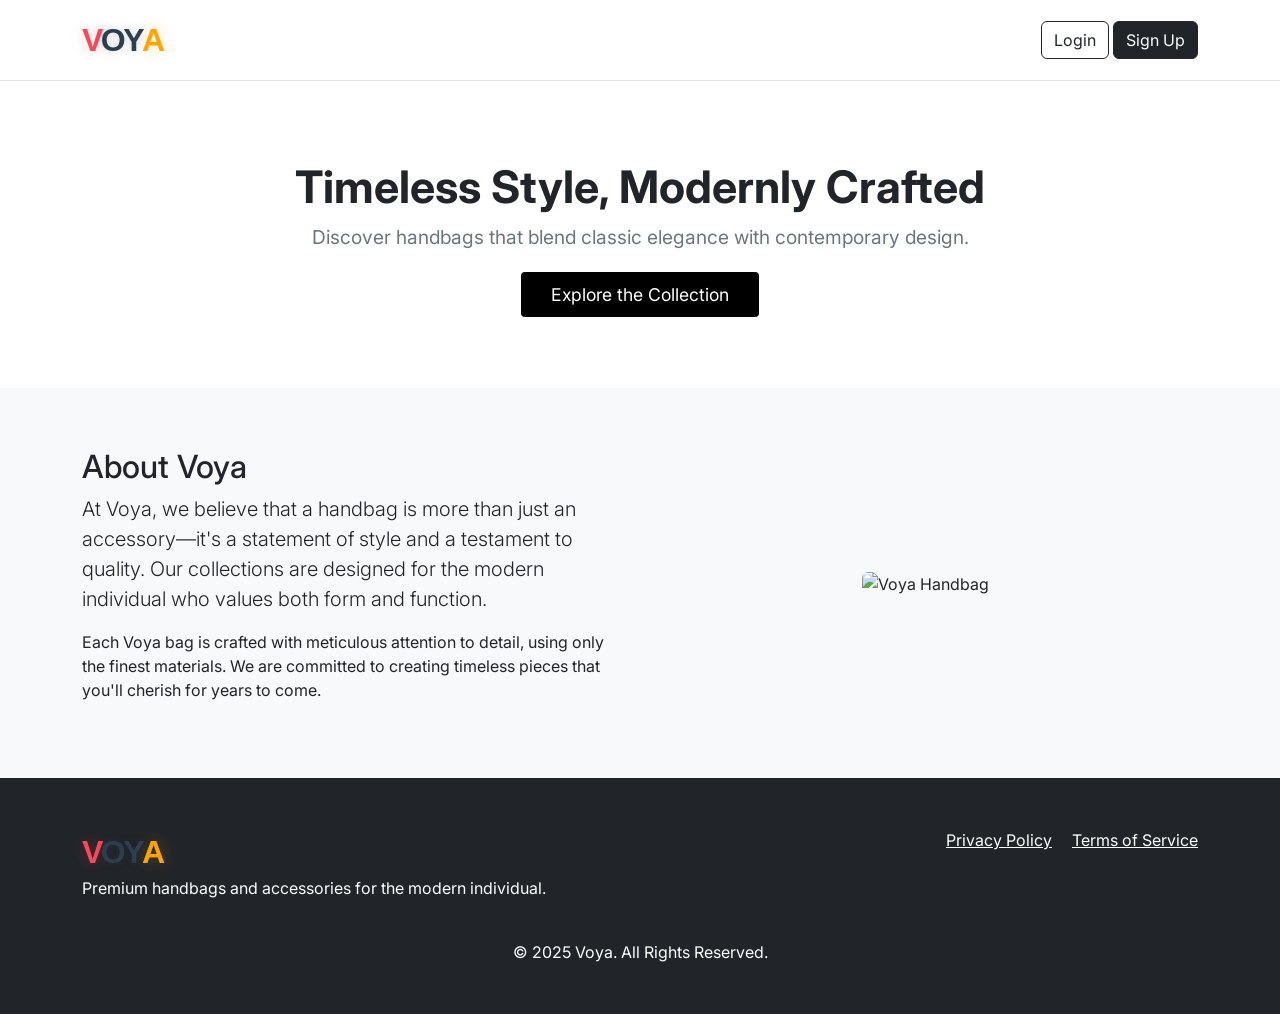
==== src/main/webapp/index.html @ ffce0abf "added files" ====
<!DOCTYPE html>
<html lang="en">
<head>
    <meta charset="UTF-8" />
    <meta name="viewport" content="width=device-width, initial-scale=1.0"/>
    <title>Voya - Premium Handbags & Accessories</title>
    <link rel="stylesheet" href="https://cdn.jsdelivr.net/npm/bootstrap@5.3.3/dist/css/bootstrap.min.css">
    <link href="https://fonts.googleapis.com/css2?family=Inter:wght@400;500;600;700&display=swap" rel="stylesheet">
    <link rel="icon" type="image/png" href="assets/logo2.png">
        <link rel="icon" href="data:image/svg+xml,<svg xmlns='http://www.w3.org/2000/svg' viewBox='0 0 100 100'><rect width='100' height='100' rx='15' fill='#000000' /><text x='50' y='65' font-family='Inter, sans-serif' font-size='40' font-weight='bold' fill='#FFFFFF' text-anchor='middle'>VOYA</text></svg>">
        <link rel="stylesheet" href="css/logo.css">
    
    <style>
        body {
            font-family: 'Inter', sans-serif;
            background-color: #f8f9fa;
            color: #212529;
        }

        .main-header {
            background-color: #ffffff;
            border-bottom: 1px solid #dee2e6;
        }

        .site-title {
            font-size: 1.8rem;
            font-weight: 700;
            color: #000000;
        }

        .hero-section {
            padding: 80px 20px;
            background: #ffffff;
            text-align: center;
        }

        .hero-title {
            font-size: 2.8rem;
            font-weight: 700;
        }

        .hero-subtitle {
            font-size: 1.2rem;
            color: #6c757d;
            margin-bottom: 30px;
        }

        .btn-shop {
            background: #000000;
            color: white;
            padding: 12px 30px;
            border-radius: 4px;
            text-decoration: none;
            font-size: 1.1rem;
        }
        
        .about-section {
            padding: 60px 20px;
        }

        footer {
            background: #212529;
            color: white;
            padding: 50px 20px;
        }

        /* Modal Styles */
        .modal {
            display: none; 
            position: fixed; 
            z-index: 1000; 
            left: 0;
            top: 0;
            width: 100%; 
            height: 100%; 
            overflow: auto; 
            background-color: rgba(0,0,0,0.4);
        }
        .modal-content {
            background-color: #fefefe;
            margin: 15% auto;
            padding: 20px;
            border: 1px solid #888;
            width: 80%;
            max-width: 500px;
            border-radius: 8px;
        }
        .close-btn {
            color: #aaa;
            float: right;
            font-size: 28px;
            font-weight: bold;
        }
        .close-btn:hover,
        .close-btn:focus {
            color: black;
            text-decoration: none;
            cursor: pointer;
        }
    </style>
</head>
<body>

<!-- Header -->
<header class="main-header">
    <div class="container d-flex justify-content-between align-items-center py-3">
         <!-- VOYA Logo -->
            <a href="#" class="voya-logo text-decoration-none">
                <span class="letter letter-v">V</span><span class="letter letter-o">O</span><span class="letter letter-y">Y</span><span class="letter letter-a">A</span>
            </a>
        <div>
            <button id="loginBtn" class="btn btn-outline-dark">Login</button>
            <button id="signupBtn" class="btn btn-dark">Sign Up</button>
        </div>
    </div>
</header>

<!-- Hero Section -->
<section class="hero-section">
    <div class="container">
        <h2 class="hero-title">Timeless Style, Modernly Crafted</h2>
        <p class="hero-subtitle">Discover handbags that blend classic elegance with contemporary design.</p>
        <a href="HomeServlet" class="btn-shop">Explore the Collection</a>
    </div>
</section>

<!-- About Section -->
<section class="about-section">
    <div class="container">
        <div class="row align-items-center">
            <div class="col-md-6">
                <h2>About Voya</h2>
                <p class="lead">At Voya, we believe that a handbag is more than just an accessory—it's a statement of style and a testament to quality. Our collections are designed for the modern individual who values both form and function.</p>
                <p>Each Voya bag is crafted with meticulous attention to detail, using only the finest materials. We are committed to creating timeless pieces that you'll cherish for years to come.</p>
            </div>
            <div class="col-md-6 text-center">
                <img src="https://images.unsplash.com/photo-1584917865442-de89df76afd3?q=80&w=1935&auto=format&fit=crop" alt="Voya Handbag" class="img-fluid rounded">
            </div>
        </div>
    </div>
</section>

<!-- Footer -->
<footer>
    <div class="container">
        <div class="row">
            <div class="col-md-6">
                <a href="#" class="voya-logo text-decoration-none">
                    <span class="letter letter-v">V</span><span class="letter letter-o">O</span><span class="letter letter-y">Y</span><span class="letter letter-a">A</span>
                </a>
                <p>Premium handbags and accessories for the modern individual.</p>
            </div>
            <div class="col-md-6 text-md-end">
                <a href="#" class="text-white me-3">Privacy Policy</a>
                <a href="#" class="text-white">Terms of Service</a>
            </div>
        </div>
        <div class="text-center mt-4">
            &copy; 2025 Voya. All Rights Reserved.
        </div>
    </div>
</footer>

<!-- Login Modal -->
<div id="loginModal" class="modal">
    <div class="modal-content">
        <span class="close-btn" data-modal-id="loginModal">&times;</span>
        <h2>Login</h2>
        <form action="LoginServlet" method="post">
            <div class="mb-3">
                <label for="login-email" class="form-label">Email address</label>
                <input type="email" class="form-control" id="login-email" name="email" required>
            </div>
            <div class="mb-3">
                <label for="login-password" class="form-label">Password</label>
                <input type="password" class="form-control" id="login-password" name="password" required>
            </div>
            <button type="submit" class="btn btn-dark w-100">Login</button>
        </form>
    </div>
</div>

<!-- Signup Modal -->
<div id="signupModal" class="modal">
    <div class="modal-content">
        <span class="close-btn" data-modal-id="signupModal">&times;</span>
        <h2>Create Account</h2>
        <form action="RegisterServlet" method="post">
            <div class="mb-3">
                <label for="signup-name" class="form-label">Full Name</label>
                <input type="text" class="form-control" id="signup-name" name="name" required>
            </div>
            <div class="mb-3">
                <label for="signup-email" class="form-label">Email address</label>
                <input type="email" class="form-control" id="signup-email" name="email" required>
            </div>
            <div class="mb-3">
                <label for="signup-password" class="form-label">Password</label>
                <input type="password" class="form-control" id="signup-password" name="password" required>
            </div>
            <button type="submit" class="btn btn-dark w-100">Sign Up</button>
        </form>
    </div>
</div>

<script>
    // Get modal elements
    const loginModal = document.getElementById('loginModal');
    const signupModal = document.getElementById('signupModal');

    // Get open modal buttons
    const openLoginBtn = document.getElementById('loginBtn');
    const openSignupBtn = document.getElementById('signupBtn');

    // Get close modal buttons
    const closeButtons = document.querySelectorAll('.close-btn');

    // Function to open a modal
    const openModal = (modal) => {
        if (modal) modal.style.display = "block";
    };

    // Function to close a modal
    const closeModal = (modal) => {
        if (modal) modal.style.display = "none";
    };

    // Event listeners for opening modals
    openLoginBtn.addEventListener('click', () => openModal(loginModal));
    openSignupBtn.addEventListener('click', () => openModal(signupModal));

    // Event listeners for closing modals via close button
    closeButtons.forEach(button => {
        button.addEventListener('click', () => {
            const modal = document.getElementById(button.dataset.modalId);
            closeModal(modal);
        });
    });

    // Event listener for closing modals by clicking the overlay
    window.addEventListener('click', (event) => {
        if (event.target == loginModal) {
            closeModal(loginModal);
        }
        if (event.target == signupModal) {
            closeModal(signupModal);
        }
    });
</script>

</body>
</html>
---- src/main/webapp/css/logo.css ----
/* VOYA Logo Styles */
.voya-logo {
    font-family: 'Montserrat', sans-serif;
    font-weight: 900;
    font-size: 2rem;
    letter-spacing: -0.08em;
    display: inline-block;
    text-transform: uppercase;
    position: relative;
    cursor: pointer;
    transition: all 0.3s ease;
    text-decoration: none;
}

.voya-logo:hover {
    transform: translateY(-3px) scale(1.02);
    text-decoration: none;
}

.letter {
    display: inline-block;
    position: relative;
    transition: all 0.3s cubic-bezier(0.68, -0.55, 0.265, 1.55);
}

.letter-v {
    color: #FF4757;
    text-shadow: 0 0 15px rgba(255, 71, 87, 0.3);
}

.letter-v:hover {
    transform: translateY(-5px) rotateZ(-3deg) scale(1.05);
    color: #FF6B87;
    text-shadow: 0 0 20px rgba(255, 71, 87, 0.5);
}

.letter-o {
    color: #2C3E50;
    /*color:white;*/
    text-shadow: 0 0 10px rgba(44, 62, 80, 0.2);
}

.letter-o:hover {
    transform: translateY(-4px) scale(1.08);
    color: #34495E;
    text-shadow: 0 0 15px rgba(44, 62, 80, 0.4);
}

.letter-y {
    color: #2C3E50;
    text-shadow: 0 0 10px rgba(44, 62, 80, 0.2);
}

.letter-y:hover {
    transform: translateY(-3px) rotateZ(4deg) scale(1.04);
    color: #34495E;
    text-shadow: 0 0 15px rgba(44, 62, 80, 0.4);
}

.letter-a {
    color: #FFA502;
    text-shadow: 0 0 15px rgba(255, 165, 2, 0.3);
}

.letter-a:hover {
    transform: translateY(-6px) rotateZ(3deg) scale(1.06);
    color: #FFB84D;
    text-shadow: 0 0 20px rgba(255, 165, 2, 0.5);
}
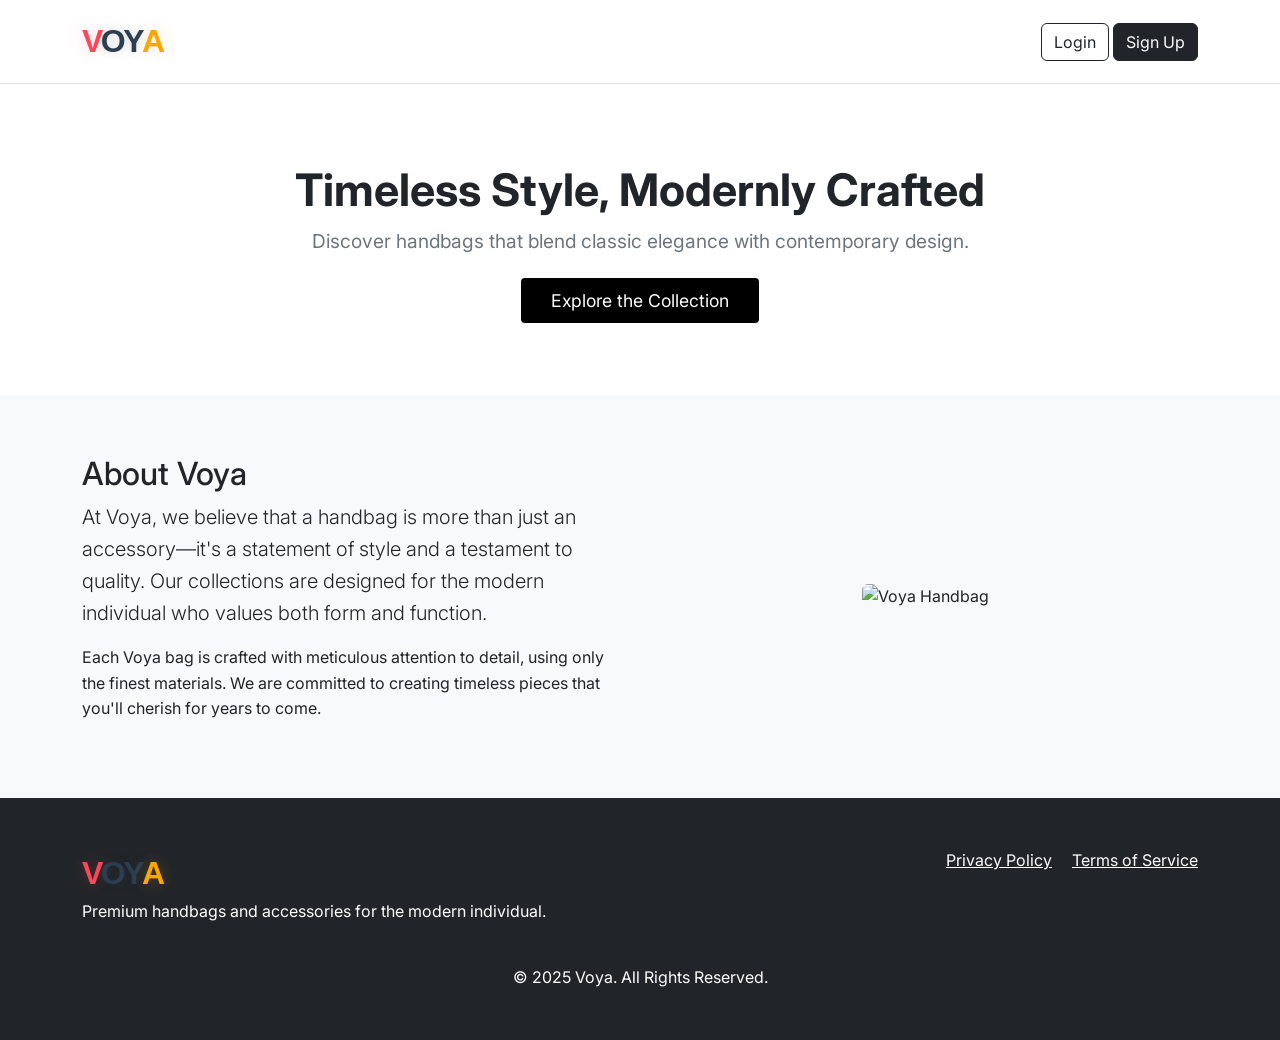
==== commit 0c90592f: "update admin pannel and for homepage top viewes products shows" ====
--- a/src/main/webapp/index.html
+++ b/src/main/webapp/index.html
@@ -3,12 +3,13 @@
 <head>
     <meta charset="UTF-8" />
     <meta name="viewport" content="width=device-width, initial-scale=1.0"/>
-    <title>Voya - Premium Handbags & Accessories</title>
+    <title>VOYA - Premium Bags & Accessories</title>
     <link rel="stylesheet" href="https://cdn.jsdelivr.net/npm/bootstrap@5.3.3/dist/css/bootstrap.min.css">
     <link href="https://fonts.googleapis.com/css2?family=Inter:wght@400;500;600;700&display=swap" rel="stylesheet">
     <link rel="icon" type="image/png" href="assets/logo2.png">
         <link rel="icon" href="data:image/svg+xml,<svg xmlns='http://www.w3.org/2000/svg' viewBox='0 0 100 100'><rect width='100' height='100' rx='15' fill='#000000' /><text x='50' y='65' font-family='Inter, sans-serif' font-size='40' font-weight='bold' fill='#FFFFFF' text-anchor='middle'>VOYA</text></svg>">
         <link rel="stylesheet" href="css/logo.css">
+        <link rel="stylesheet" href="css/home.css">
     
     <style>
         body {
--- a/src/main/webapp/css/home.css
+++ b/src/main/webapp/css/home.css
@@ -0,0 +1,541 @@
+* {
+    margin: 0;
+    padding: 0;
+    box-sizing: border-box;
+}
+
+body {
+    font-family: 'Inter', sans-serif;
+    background-color: #ffffff;
+    color: #333;
+    line-height: 1.6;
+}
+
+/* Header Navigation - Exact Margerita Style */
+.main-header {
+    background: #ffffff;
+    border-bottom: 1px solid #e5e5e5;
+    position: sticky;
+    top: 0;
+    z-index: 1000;
+}
+
+.header-container {
+    max-width: 1200px;
+    margin: 0 auto;
+    display: flex;
+    align-items: center;
+    justify-content: space-between;
+    padding: 15px 20px;
+    height: 70px;
+}
+
+.logo-section {
+    display: flex;
+    align-items: center;
+    gap: 10px;
+}
+
+.logo-section img {
+    width: 35px;
+    height: 35px;
+    border-radius: 4px;
+}
+
+.logo-text {
+    font-size: 24px;
+    font-weight: 700;
+    color: #000;
+    text-decoration: none;
+    letter-spacing: -0.5px;
+}
+
+.main-nav {
+    display: flex;
+    gap: 40px;
+    align-items: center;
+}
+
+.nav-item {
+    color: #000;
+    text-decoration: none;
+    font-weight: 500;
+    font-size: 14px;
+    text-transform: uppercase;
+    letter-spacing: 0.5px;
+    transition: color 0.3s ease;
+}
+
+.nav-item:hover {
+    color: #666;
+}
+
+.header-actions {
+    display: flex;
+    align-items: center;
+    gap: 25px;
+}
+
+.search-icon, .cart-icon, .user-icon {
+    font-size: 18px;
+    color: #000;
+    cursor: pointer;
+    transition: color 0.3s ease;
+}
+
+.search-icon:hover, .cart-icon:hover, .user-icon:hover {
+    color: #666;
+}
+
+.cart-badge {
+    position: relative;
+}
+
+.cart-count {
+    position: absolute;
+    top: -8px;
+    right: -8px;
+    background: #000;
+    color: white;
+    font-size: 10px;
+    padding: 2px 6px;
+    border-radius: 50%;
+    min-width: 16px;
+    text-align: center;
+    font-weight: 600;
+}
+
+/* Search Modal */
+.search-modal {
+    display: none;
+    position: fixed;
+    top: 0;
+    left: 0;
+    width: 100%;
+    height: 100%;
+    background: rgba(0, 0, 0, 0.5);
+    z-index: 2000;
+}
+
+.search-content {
+    background: white;
+    padding: 30px;
+    margin: 100px auto;
+    max-width: 500px;
+    border-radius: 8px;
+}
+
+.search-input {
+    width: 100%;
+    padding: 15px;
+    border: 1px solid #e5e5e5;
+    border-radius: 4px;
+    font-size: 16px;
+    outline: none;
+}
+
+.search-input:focus {
+    border-color: #000;
+}
+
+/* Main Content Layout */
+.page-container {
+    max-width: 1200px;
+    margin: 0 auto;
+    padding: 0 20px;
+}
+
+/* Results Header */
+.results-header {
+    display: flex;
+    justify-content: space-between;
+    align-items: center;
+    padding: 30px 0 20px 0;
+    border-bottom: 1px solid #e5e5e5;
+    margin-bottom: 30px;
+}
+
+.results-count {
+    font-size: 14px;
+    color: #666;
+    font-weight: 400;
+}
+
+.view-toggles {
+    display: flex;
+    gap: 15px;
+    align-items: center;
+}
+
+.view-btn {
+    background: none;
+    border: none;
+    padding: 8px;
+    cursor: pointer;
+    color: #ccc;
+    font-size: 16px;
+    transition: color 0.3s ease;
+}
+
+.view-btn.active {
+    color: #000;
+}
+
+/* Products Grid - Exact Margerita Layout */
+.products-grid {
+    display: grid;
+    grid-template-columns: repeat(4, 1fr);
+    gap: 30px;
+    margin-bottom: 60px;
+}
+
+.product-item {
+    position: relative;
+    cursor: pointer;
+    transition: all 0.3s ease;
+}
+
+.product-image-container {
+    position: relative;
+    width: 100%;
+    height: 300px;
+    overflow: hidden;
+    background: #f8f8f8;
+    margin-bottom: 15px;
+}
+
+.product-image {
+    width: 100%;
+    height: 100%;
+    object-fit: cover;
+    transition: transform 0.3s ease;
+}
+
+.product-item:hover .product-image {
+    transform: scale(1.05);
+}
+
+/* Product Action Buttons - Margerita Style */
+.product-actions {
+    position: absolute;
+    top: 15px;
+    right: 15px;
+    display: flex;
+    flex-direction: column;
+    gap: 8px;
+    opacity: 0;
+    transition: opacity 0.3s ease;
+}
+
+.product-item:hover .product-actions {
+    opacity: 1;
+}
+
+.action-btn {
+    width: 35px;
+    height: 35px;
+    background: white;
+    border: none;
+    border-radius: 50%;
+    display: flex;
+    align-items: center;
+    justify-content: center;
+    cursor: pointer;
+    box-shadow: 0 2px 8px rgba(0, 0, 0, 0.1);
+    transition: all 0.3s ease;
+    color: #666;
+}
+
+.action-btn:hover {
+    background: #000;
+    color: white;
+}
+
+/* Quick View Button */
+.quick-view-btn {
+    position: absolute;
+    bottom: 15px;
+    left: 50%;
+    transform: translateX(-50%);
+    background: white;
+    border: 1px solid #000;
+    padding: 8px 16px;
+    font-size: 12px;
+    text-transform: uppercase;
+    letter-spacing: 0.5px;
+    cursor: pointer;
+    opacity: 0;
+    transition: all 0.3s ease;
+    font-weight: 500;
+}
+
+.product-item:hover .quick-view-btn {
+    opacity: 1;
+}
+
+.quick-view-btn:hover {
+    background: #000;
+    color: white;
+}
+
+/* Product Information */
+.product-brand {
+    font-size: 11px;
+    color: #999;
+    text-transform: uppercase;
+    letter-spacing: 1px;
+    margin-bottom: 5px;
+    font-weight: 500;
+}
+
+.product-title {
+    font-size: 14px;
+    color: #000;
+    margin-bottom: 8px;
+    font-weight: 500;
+    line-height: 1.3;
+}
+
+.product-price {
+    font-size: 14px;
+    color: #000;
+    font-weight: 600;
+}
+
+/* Stock Badges */
+.stock-badge {
+    position: absolute;
+    top: 15px;
+    left: 15px;
+    padding: 4px 8px;
+    font-size: 10px;
+    text-transform: uppercase;
+    font-weight: 600;
+    letter-spacing: 0.5px;
+    border-radius: 2px;
+}
+
+.sold-out {
+    background: #000;
+    color: white;
+}
+
+.low-stock {
+    background: #ff4444;
+    color: white;
+}
+
+.free-shipping {
+    background: #00aa44;
+    color: white;
+}
+
+/* Add to Cart Form */
+.add-to-cart-form {
+    margin-top: 10px;
+}
+
+.add-cart-btn {
+    width: 100%;
+    background: #000;
+    color: white;
+    border: none;
+    padding: 12px;
+    font-size: 12px;
+    text-transform: uppercase;
+    letter-spacing: 0.5px;
+    cursor: pointer;
+    transition: background 0.3s ease;
+    font-weight: 500;
+}
+
+.add-cart-btn:hover:not(:disabled) {
+    background: #333;
+}
+
+.add-cart-btn:disabled {
+    background: #ccc;
+    cursor: not-allowed;
+}
+
+/* Category Sections */
+.category-section {
+    margin-bottom: 60px;
+}
+
+.category-header {
+    text-align: center;
+    margin-bottom: 40px;
+}
+
+.category-title {
+    font-size: 28px;
+    font-weight: 700;
+    color: #000;
+    margin-bottom: 10px;
+    letter-spacing: -0.5px;
+}
+
+.category-subtitle {
+    font-size: 14px;
+    color: #666;
+    font-weight: 400;
+}
+
+/* Color Swatches */
+.color-options {
+    display: flex;
+    gap: 8px;
+    margin-top: 8px;
+}
+
+.color-swatch {
+    width: 20px;
+    height: 20px;
+    border-radius: 50%;
+    border: 1px solid #e5e5e5;
+    cursor: pointer;
+    transition: transform 0.2s ease;
+}
+
+.color-swatch:hover {
+    transform: scale(1.1);
+}
+
+.color-red { background: #dc2626; }
+.color-coffee { background: #8b4513; }
+.color-yellow { background: #eab308; }
+.color-maroon { background: #800000; }
+
+/* Footer */
+.site-footer {
+    background: #f8f8f8;
+    text-align: center;
+    padding: 40px 20px;
+    margin-top: 80px;
+    border-top: 1px solid #e5e5e5;
+}
+
+.footer-text {
+    font-size: 12px;
+    color: #666;
+    text-transform: uppercase;
+    letter-spacing: 1px;
+}
+
+/* Load More Button */
+.load-more {
+    text-align: center;
+    margin: 40px 0;
+}
+
+.load-more-btn {
+    background: none;
+    border: 1px solid #000;
+    padding: 15px 30px;
+    font-size: 12px;
+    text-transform: uppercase;
+    letter-spacing: 0.5px;
+    cursor: pointer;
+    transition: all 0.3s ease;
+    font-weight: 500;
+}
+
+.load-more-btn:hover {
+    background: #000;
+    color: white;
+}
+
+/* Responsive Design */
+@media (max-width: 1024px) {
+    .products-grid {
+        grid-template-columns: repeat(3, 1fr);
+        gap: 20px;
+    }
+
+    .main-nav {
+        display: none;
+    }
+}
+
+@media (max-width: 768px) {
+    .products-grid {
+        grid-template-columns: repeat(2, 1fr);
+        gap: 15px;
+    }
+
+    .product-image-container {
+        height: 250px;
+    }
+
+    .header-container {
+        padding: 15px;
+    }
+
+    .category-title {
+        font-size: 24px;
+    }
+}
+
+@media (max-width: 480px) {
+    .products-grid {
+        grid-template-columns: 1fr;
+    }
+
+    .header-actions {
+        gap: 15px;
+    }
+}
+
+/* No Products State */
+.no-products {
+    text-align: center;
+    padding: 80px 20px;
+    color: #666;
+}
+
+.no-products h3 {
+    font-size: 24px;
+    margin-bottom: 10px;
+    color: #000;
+    font-weight: 600;
+}
+
+.no-products p {
+    font-size: 14px;
+    color: #666;
+}
+
+/* Dark Mode Support */
+.dark-mode {
+    background: #1a1a1a;
+    color: #e5e5e5;
+}
+
+.dark-mode .main-header {
+    background: #1a1a1a;
+    border-bottom-color: #333;
+}
+
+.dark-mode .logo-text,
+.dark-mode .nav-item,
+.dark-mode .search-icon,
+.dark-mode .cart-icon,
+.dark-mode .user-icon {
+    color: #e5e5e5;
+}
+
+.dark-mode .product-image-container {
+    background: #333;
+}
+
+.dark-mode .product-title,
+.dark-mode .product-price,
+.dark-mode .category-title {
+    color: #e5e5e5;
+}
+
+.dark-mode .add-cart-btn {
+    background: #e5e5e5;
+    color: #1a1a1a;
+}
